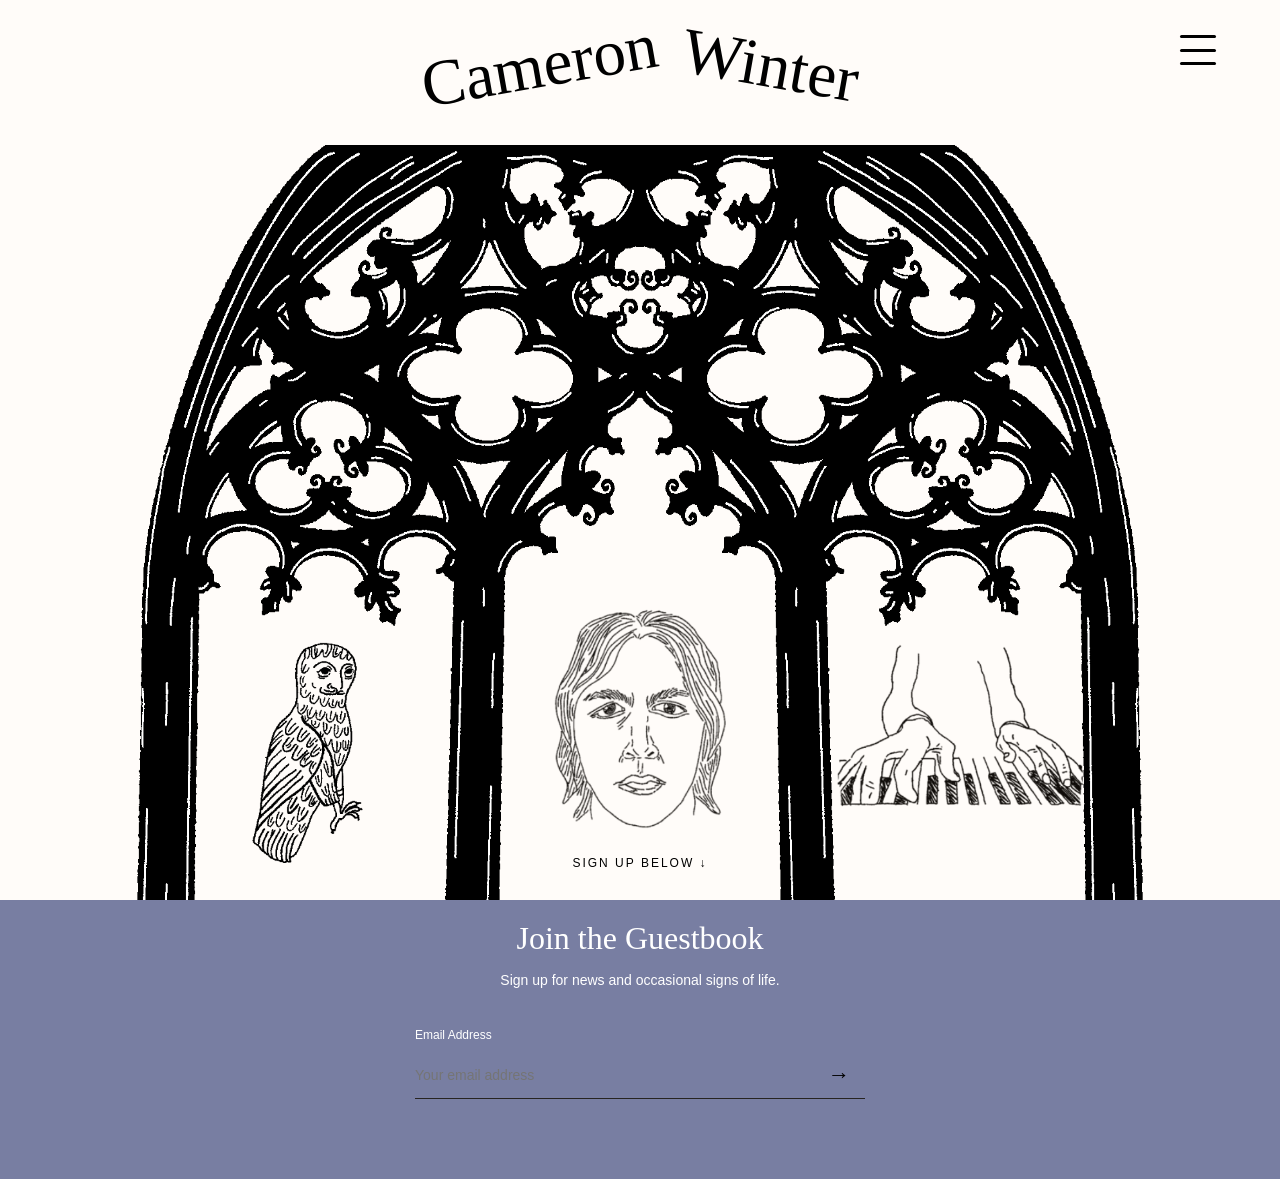
==== Week 06/cameron_winter_website/index.html @ 4062b012 "week 6 midterm progress" ====
<!DOCTYPE html>
<html lang="en">

<head>
    <meta charset="UTF-8">
    <meta name="viewport" content="width=device-width, initial-scale=1.0">
    <title>Cameron Winter</title>
    <link rel="stylesheet" href="style.css">
</head>

<body>

  <!-- Opening Gate Animation -->
    <div class="intro">
        <img src="assets/Gate_Animation.gif" alt="Opening gate animation">
    </div>

    <main class="homepage">

<!-- homepage -->
<main class="homepage">

    <!-- header -->
    <header class="home-header">

        <!-- CAMERON WINTER TITLE -->
        <h1 class="home-title">
            <span class="title-cameron">Cameron</span>
            <span class="title-winter">Winter</span>
        </h1>

        <!-- hamburger icon -->
        <button class="hamburger" type="button"
                aria-label="Open menu">
            <span></span>
            <span></span>
            <span></span>
        </button>

    </header>


    <!-- window + illustration -->
    <section class="window-section">

        <!-- panels behind windows bc png is transparent -->
        <div class="window-backgrounds">
            <div class="window-panel"></div>
            <div class="window-panel"></div>
            <div class="window-panel"></div>
        </div>

        <!-- window drawing png-->
        <img src="assets/window.png"
             class="window-drawing"
             alt="Decorative gothic window">


        
<!-- clickable illustration -->
<div class="window-links">

    <!-- owl -->
    <a href="dreams.html" class="owl-link">
        <img src="assets/owl.png"
             class="window-art owl-art"
             alt="Owl illustration">
        <span class="hover-title">Dreams</span>
    </a>

    <!-- cw portrait -->
    <a href="https://cameronwinter.lnk.to/LiveatCarnegieHall"
       target="_blank" class="portrait-link">
        <img src="assets/portrait.png"
             class="window-art portrait-art"
             alt="Cameron Winter portrait">
        <span class="hover-title">Listen</span>
    </a>

    <!-- piano hands -->
    <a href="in-the-world.html" class="piano-link">
        <img src="assets/piano.png"
             class="window-art piano-art"
             alt="Hands playing piano">
        <span class="hover-title">In the World</span>
    </a>

</div>


    </section>


    <!-- scroll down for email -->
    <a href="#signup" class="scroll-text">
        Sign up below ↓
    </a>

</main>


<!-- email sign up section -->
<footer id="signup" class="signup-section">

    <h2>Join the Guestbook</h2>

    <p>Sign up for news and occasional signs of life.</p>

    <!-- email form -- doesn't actually function-->
    <form class="email-form">

        <label for="email">Email Address</label>

        <div class="email-box">
            <input
                type="email"
                id="email"
                name="email"
                placeholder="Your email address"
                required>

            <button type="submit" aria-label="Submit email">
                →
            </button>
        </div>

    </form>

</footer>

    </main>

</body>
</html>
---- Week 06/cameron_winter_website/style.css ----
/* Constant Page Settings */

* {
    box-sizing: border-box;
}

body {
    margin: 0;
    background-color: #FFFCF9;
}
 /* Homepage Fonts and Colors*/

@font-face {
    font-family: "Old England Gothic";
    src: url("assets/Old_England_Gothic.otf")
         format("opentype");
}

@import url('https://fonts.googleapis.com/css2?family=DM+Sans:wght@400;500;600&display=swap');

:root {
    --cream: #FFFCF9;
    --black: #000000;
    --blue: #787EA2;
}

html {
    scroll-behavior: smooth;
}

/* Opening Gate Animation */

.intro {
    position: fixed;
    top: 0;
    left: 0;

    width: 100%;
    height: 100vh;

    background-color: white;
    z-index: 100;

    animation: hideIntro 0s 1.8s forwards;
}

/* Gate GIF*/

.intro img {
    width: 100%;
    height: 100%;
    object-fit: cover;

    animation: hideGate 0s 1.5s forwards;
}

/* to hide the gate after 3 seconds */

@keyframes hideGate {
    to {
        visibility: hidden;
    }
}

/* to hide the white intro screen after 0.3 seconds */

@keyframes hideIntro {
    to {
        visibility: hidden;
    }
}


/* homepage */

.homepage {
    min-height: 100vh;
    position: relative;
    width: 100%;
    background-color: #FFFCF9;

    display: flex;
    flex-direction: column;
    align-items: center;

    overflow: hidden;
}



/* homepage background */

.homepage {
    position: relative;
    min-height: 100vh;
    background-color: #FFFCF9;

    display: flex;
    flex-direction: column;
    align-items: center;

    overflow: hidden;
}


/* header */

.home-header {
    position: relative;
    width: 100%;
    height: 155px;

    display: flex;
    justify-content: center;
    align-items: flex-start;

    z-index: 5;
}


/* cameron winter blackletter title*/

.home-title {
    display: flex;
    justify-content: center;
    align-items: center;

    gap: 25px;

    margin: 20px 0 0;

    font-family: "Old England Gothic", serif;
    font-size: 65px;
    font-weight: normal;
    color: black;
}

.title-cameron {
    display: inline-block;
    transform: rotate(-10deg) translateY(8px);
}

.title-winter {
    display: inline-block;
    transform: rotate(10deg) translateY(8px);
}


/* hamburger icon*/

.hamburger {
    position: absolute;
    top: 35px;
    right: 5%;

    width: 36px;
    height: 30px;

    display: flex;
    flex-direction: column;
    justify-content: space-between;

    padding: 0;
    border: none;
    background: transparent;

    cursor: pointer;
}

.hamburger span {
    display: block;
    width: 100%;
    height: 3px;

    background-color: black;
    border-radius: 2px;
}


/* window sections */

.window-section {
    position: relative;

    width: 100%;
   height: 75vh;

    margin-top: -10px;
}


/* background window panels */

.window-backgrounds {
    position: absolute;
    inset: 0;

    display: flex;
    justify-content: space-around;
    align-items: flex-end;

    padding: 0 10% 5%;
}

.window-panel {
    width: 29%;
    height: 67%;


    border-radius: 48% 48% 7% 7% / 22% 22% 5% 5%;
}


/* window png */


.window-drawing {
    position: absolute;

    top: 0;
    left: 50%;

    width: 80%;
    height: 120%;

    transform: translateX(-50%);

    object-fit: fill;
    pointer-events: none;

    z-index: 2;
}



/* illustration + clickable links*/

.window-links {
    position: absolute;
    inset: 0;

    display: grid;
    grid-template-columns: repeat(3, 1fr);

    z-index: 3;
}


/* clickable illustration links */

.owl-link,
.portrait-link,
.piano-link {
    position: relative;
    display: block;
    text-decoration: none;
    color: black;
}



/* three main illustration */

/* shared properties of all three */

.window-art {
    position: absolute;

    transform: translate(-50%, -50%);

    object-fit: contain;
    max-width: none;

    transition: opacity 0.3s ease;
}


/* owl */

.owl-art {
    top: 90%;
    left: 72%;

    width: 50%;
    height: 35%;
}


/* cw portrait */

.portrait-art {
    top: 85%;
    left: 50%;

    width: 50%;
    height: 35%;
}


/* piano hands */

.piano-art {
    top: 86%;
    left: 25%;

    width: 70%;
    height: 40%;
}




/* hover text for illustrations*/

/* SHARED STYLING */

.hover-title {
    position: absolute;

    transform: translate(-50%, -50%);

    font-family: "DM Sans", Arial, sans-serif;
    font-weight: 600;

    white-space: nowrap;
    color: black;

    opacity: 0;
    transition: opacity 0.3s ease;

    pointer-events: none;
}


/* owl hover text position */

.owl-link .hover-title {
    top: 85%;
    left: 75%;
    font-size: 22px;
}


/* cw portrait hover text position*/

.portrait-link .hover-title {
    top: 85%;
    left: 50%;
    font-size: 22px;
}


/* piano hands hover text position */

.piano-link .hover-title {
    top: 85%;
    left: 27%;
    font-size: 22px;
}


/* lower opacity when hover is activiated*/

.window-art:hover {
    opacity: 0.65;
}

/* show title when hovered on */

.owl-link:has(.owl-art:hover) .hover-title,
.portrait-link:has(.portrait-art:hover) .hover-title,
.piano-link:has(.piano-art:hover) .hover-title {
    opacity: 1;
}



/* email sign up words */

.scroll-text {
    margin-top: auto;
    margin-bottom: 30px;

    font-family: "DM Sans", Arial, sans-serif;
    font-size: 12px;
    font-weight: 500;

    text-transform: uppercase;
    letter-spacing: 2px;

    color: black;
    text-decoration: none;
}

.scroll-text:hover {
    opacity: 0.6;
}


/* email sign up section */

.signup-section {
    width: 100%;
    min-height: 150px;

    padding: 20px 20px;

    background-color: #787EA2;
    color: #FFFFFF;

    text-align: center;
}

.signup-section h2 {
    margin: 0 0 15px;

    font-family: "Old England Gothic", serif;
    font-size: 32px;
    font-weight: normal;
}

.signup-section p {
    font-family: "DM Sans", Arial, sans-serif;
    font-size: 14px;
    margin-bottom: 40px;
}


/* email form -- not working yet*/

.email-form {
    width: min(450px, 90%);
    margin: 0 auto 60px;

    text-align: left;
}

.email-form label {
    display: block;
    margin-bottom: 10px;

    font-family: "DM Sans", Arial, sans-serif;
    font-size: 12px;
}

.email-box {
    display: flex;
    border-bottom: 1px solid #272421;
}

.email-box input {
    flex: 1;
    min-width: 0;

    padding: 12px 0;

    border: none;
    outline: none;
    background: transparent;

    font-family: "DM Sans", Arial, sans-serif;
    font-size: 14px;
}

.email-box button {
    padding: 10px 15px;

    border: none;
    background: transparent;

    font-size: 22px;
    cursor: pointer;
}
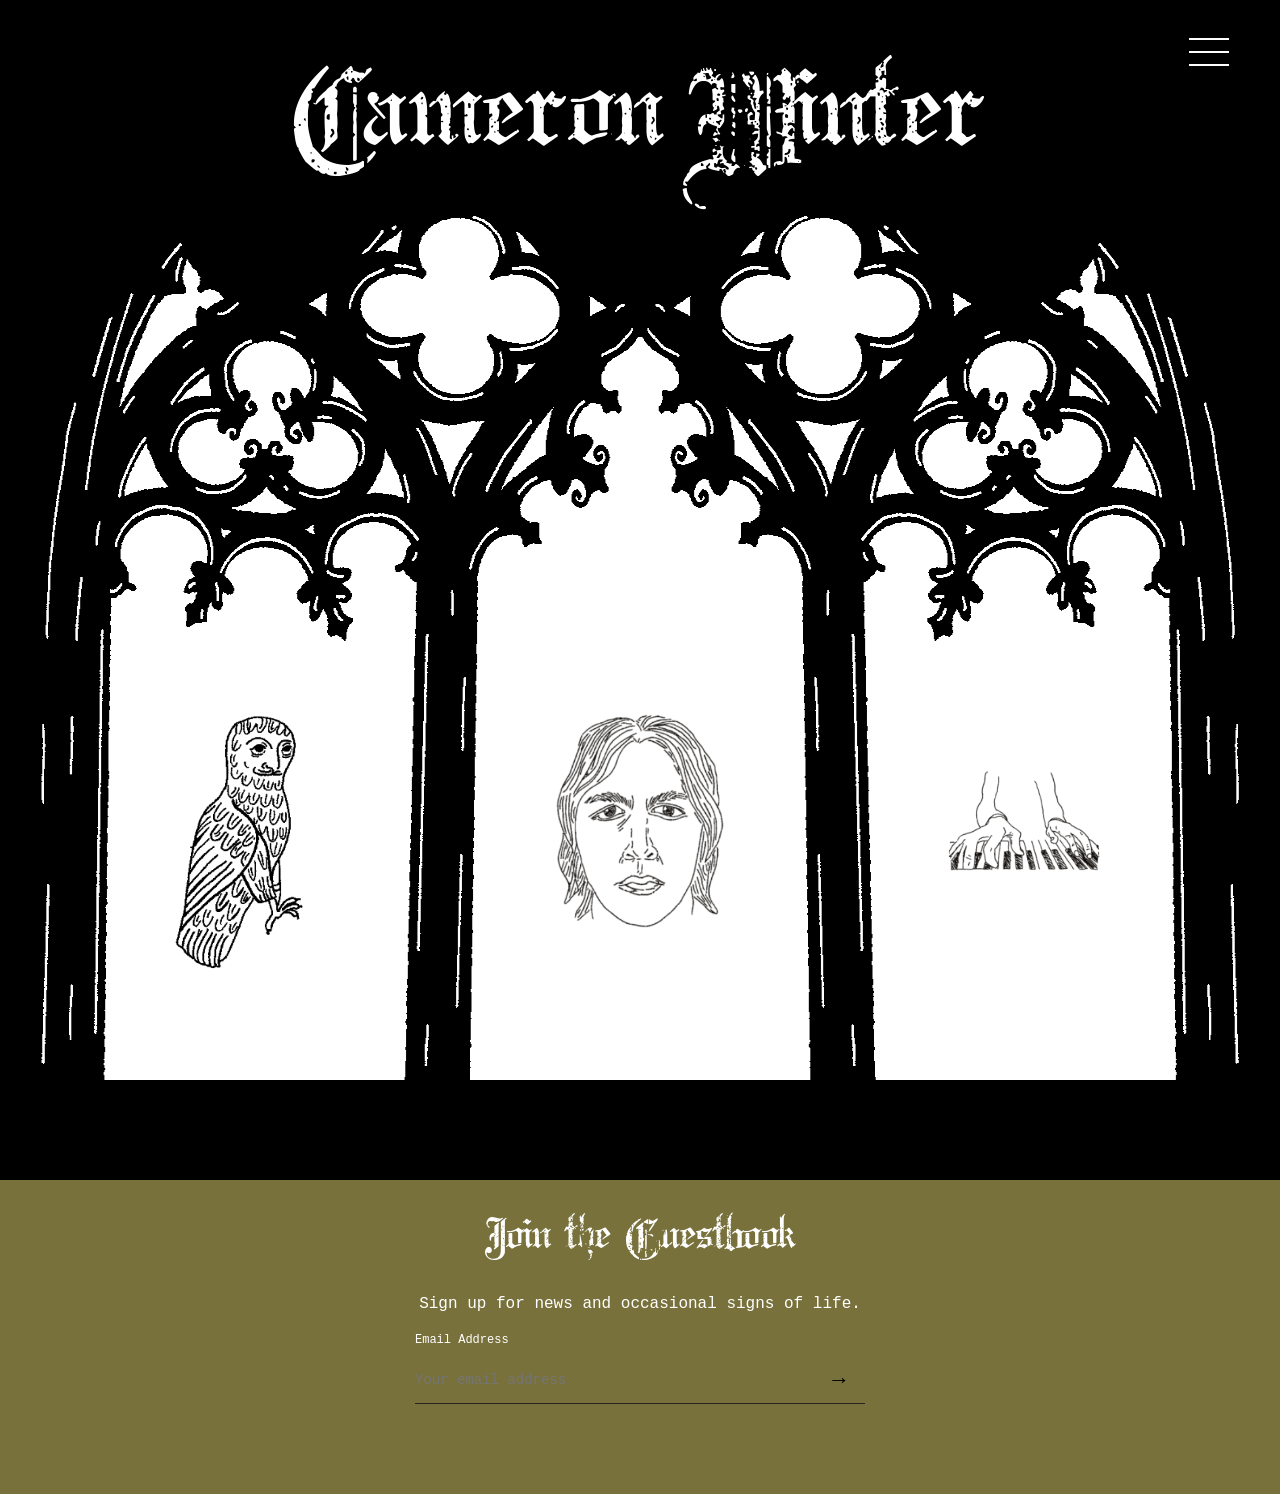
==== commit bab84d16: "week 07" ====
--- a/Week 06/cameron_winter_website/index.html
+++ b/Week 06/cameron_winter_website/index.html
@@ -6,16 +6,77 @@
     <meta name="viewport" content="width=device-width, initial-scale=1.0">
     <title>Cameron Winter</title>
     <link rel="stylesheet" href="style.css">
+      <link rel="stylesheet" href="menu.css">
 </head>
 
 <body>
+
+
+<!-- UNIVERSAL NAVIGATION -->
+
+<!-- Hidden checkbox controlling menu -->
+<input type="checkbox"
+       id="menu-toggle"
+       class="menu-toggle"
+       aria-label="Toggle navigation menu">
+
+
+<!-- Hamburger icon -->
+<label for="menu-toggle" class="hamburger">
+    <span></span>
+    <span></span>
+    <span></span>
+</label>
+
+
+<!-- Dark overlay (click to close) -->
+<label for="menu-toggle"
+       class="menu-overlay"
+       aria-label="Close navigation menu">
+</label>
+
+
+<!-- Slide-out navigation -->
+<nav class="side-menu" aria-label="Main navigation">
+
+    <!-- X to close menu -->
+    <label for="menu-toggle"
+           class="menu-close"
+           aria-label="Close navigation menu">
+        &times;
+    </label>
+
+
+    <!-- Menu links -->
+    <div class="menu-links">
+
+        <a href="dreams.html">dreams</a>
+
+        <a href="https://cameronwinter.lnk.to/LiveatCarnegieHall"
+           target="_blank"
+           rel="noopener noreferrer">
+            listen
+        </a>
+
+        <a href="in_the_world.html">in the world</a>
+
+        <a href="theories.html">theories</a>
+
+        <a href="portraits.html">portraits</a>
+
+        <a href="index.html#signup">guestbook</a>
+
+        <a href="store.html">store</a>
+
+    </div>
+
+</nav>
+
 
   <!-- Opening Gate Animation -->
     <div class="intro">
         <img src="assets/Gate_Animation.gif" alt="Opening gate animation">
     </div>
-
-    <main class="homepage">
 
 <!-- homepage -->
 <main class="homepage">
@@ -29,66 +90,96 @@
             <span class="title-winter">Winter</span>
         </h1>
 
-        <!-- hamburger icon -->
-        <button class="hamburger" type="button"
-                aria-label="Open menu">
-            <span></span>
-            <span></span>
-            <span></span>
-        </button>
 
     </header>
 
-
-    <!-- window + illustration -->
-    <section class="window-section">
-
-        <!-- panels behind windows bc png is transparent -->
-        <div class="window-backgrounds">
-            <div class="window-panel"></div>
-            <div class="window-panel"></div>
-            <div class="window-panel"></div>
+    <!-- DARK OVERLAY -->
+<div class="menu-overlay"></div>
+
+
+<!-- SLIDE-OUT NAVIGATION -->
+<nav class="side-menu" id="side-menu" aria-label="Main navigation">
+
+    <button class="menu-close"
+            type="button"
+            aria-label="Close menu">
+        &times;
+    </button>
+
+    <div class="menu-links">
+
+        <a href="dreams.html">Dreams</a>
+
+        <a href="https://cameronwinter.lnk.to/LiveatCarnegieHall"
+           target="_blank"
+           rel="noopener noreferrer">Listen</a>
+
+        <a href="in_the_world.html">In the World</a>
+
+        <a href="theories.html">Theories</a>
+
+        <a href="portraits.html">Portraits</a>
+
+        <a href="index.html#signup">Guestbook</a>
+
+        <a href="store.html">Store</a>
+
+    </div>
+
+</nav>
+
+
+<!-- windows and illustrations -->
+<section class="window-section">
+
+    <div class="window-stage">
+
+        <!-- gothic window PNG -->
+        <img src="assets/WindowsUpdated.png"
+             class="window-drawing"
+             alt="Decorative gothic windows">
+
+        <!-- clickable illustrations -->
+        <div class="window-links">
+
+            <!-- left window: owl -->
+            <a href="dreams.html" class="window-link owl-link">
+                <img src="assets/owl.png"
+                     class="window-art"
+                     alt="Owl illustration">
+
+                <span class="hover-title">Dreams</span>
+            </a>
+
+            <!-- center window: portrait -->
+            <a href="https://cameronwinter.lnk.to/LiveatCarnegieHall"
+               target="_blank"
+               rel="noopener noreferrer"
+               class="window-link portrait-link">
+
+                <img src="assets/portrait.png"
+                     class="window-art"
+                     alt="Cameron Winter portrait">
+
+                <span class="hover-title">Listen</span>
+            </a>
+
+            <!-- right window: piano -->
+            <a href="in_the_world.html"
+               class="window-link piano-link">
+
+                <img src="assets/piano.png"
+                     class="window-art"
+                     alt="Hands playing piano">
+
+                <span class="hover-title">In the World</span>
+            </a>
+
         </div>
 
-        <!-- window drawing png-->
-        <img src="assets/window.png"
-             class="window-drawing"
-             alt="Decorative gothic window">
-
-
-        
-<!-- clickable illustration -->
-<div class="window-links">
-
-    <!-- owl -->
-    <a href="dreams.html" class="owl-link">
-        <img src="assets/owl.png"
-             class="window-art owl-art"
-             alt="Owl illustration">
-        <span class="hover-title">Dreams</span>
-    </a>
-
-    <!-- cw portrait -->
-    <a href="https://cameronwinter.lnk.to/LiveatCarnegieHall"
-       target="_blank" class="portrait-link">
-        <img src="assets/portrait.png"
-             class="window-art portrait-art"
-             alt="Cameron Winter portrait">
-        <span class="hover-title">Listen</span>
-    </a>
-
-    <!-- piano hands -->
-    <a href="in-the-world.html" class="piano-link">
-        <img src="assets/piano.png"
-             class="window-art piano-art"
-             alt="Hands playing piano">
-        <span class="hover-title">In the World</span>
-    </a>
-
-</div>
-
-
-    </section>
+    </div>
+
+</section>
 
 
     <!-- scroll down for email -->
@@ -98,6 +189,13 @@
 
 </main>
 
+  <!-- black stripe below windows -->
+    <div 
+    class="black-stripe">
+    </div>
+
+    <!-- email sign up section -->
+    <footer id="signup" class="signup-section">
 
 <!-- email sign up section -->
 <footer id="signup" class="signup-section">
@@ -128,7 +226,5 @@
 
 </footer>
 
-    </main>
-
 </body>
 </html>
--- a/Week 06/cameron_winter_website/style.css
+++ b/Week 06/cameron_winter_website/style.css
@@ -11,13 +11,23 @@
 }
  /* Homepage Fonts and Colors*/
 
+ @import url('https://fonts.googleapis.com/css2?family=DM+Sans:wght@400;500;600&display=swap');
+
 @font-face {
-    font-family: "Old England Gothic";
-    src: url("assets/Old_England_Gothic.otf")
-         format("opentype");
-}
-
-@import url('https://fonts.googleapis.com/css2?family=DM+Sans:wght@400;500;600&display=swap');
+    font-family: 'Old England Gothic';
+    src: url('assets/Old\ England\ Gothic.otf')
+         format('TrueType');
+         font-weight: normal;
+         font-style: normal; 
+}
+
+@font-face{
+    font-family:'Stamping Nico';
+    src: url('assets/Stamping\ Nico.ttf')
+    format('TrueType');
+    font-weight: normal
+}
+
 
 :root {
     --cream: #FFFCF9;
@@ -75,9 +85,24 @@
 /* homepage */
 
 .homepage {
-    min-height: 100vh;
     position: relative;
-    width: 100%;
+
+    width: 100%;
+    height: 100vh;
+    min-height: 0;
+
+    background-color: #000000;
+
+    overflow: hidden;
+}
+
+
+
+/* homepage background */
+
+.homepage {
+    position: relative;
+    min-height: 120vh;
     background-color: #FFFCF9;
 
     display: flex;
@@ -88,28 +113,16 @@
 }
 
 
-
-/* homepage background */
-
-.homepage {
-    position: relative;
-    min-height: 100vh;
-    background-color: #FFFCF9;
-
-    display: flex;
-    flex-direction: column;
-    align-items: center;
-
-    overflow: hidden;
-}
-
-
 /* header */
 
 .home-header {
-    position: relative;
-    width: 100%;
-    height: 155px;
+    position: absolute;
+
+    top: 0;
+    left: 0;
+
+    width: 100%;
+    height: 180px;
 
     display: flex;
     justify-content: center;
@@ -119,7 +132,7 @@
 }
 
 
-/* cameron winter blackletter title*/
+/* cameron winter title */
 
 .home-title {
     display: flex;
@@ -128,65 +141,46 @@
 
     gap: 25px;
 
-    margin: 20px 0 0;
-
-    font-family: "Old England Gothic", serif;
-    font-size: 65px;
+    margin: 45px 0 0;
+
+    font-family: 'Old England Gothic', serif;
+    font-size: 155px;
     font-weight: normal;
-    color: black;
-}
-
-.title-cameron {
+
+    color: white;
+
+    position: relative;
+    z-index: 4;
+}
+
+/* .title-cameron {
     display: inline-block;
-    transform: rotate(-10deg) translateY(8px);
-}
-
-.title-winter {
+    transform: rotate(-5deg) translateY(8px);
+} */
+
+/* .title-winter {
     display: inline-block;
     transform: rotate(10deg) translateY(8px);
-}
-
-
-/* hamburger icon*/
-
-.hamburger {
-    position: absolute;
-    top: 35px;
-    right: 5%;
-
-    width: 36px;
-    height: 30px;
-
-    display: flex;
-    flex-direction: column;
-    justify-content: space-between;
-
+} */
+
+:root {
+    --menu-icon-color: white;
+}
+
+
+/* window section */
+
+.window-section {
+    position: absolute;
+
+    top: 0;
+    left: 0;
+
+    width: 100%;
+    height: 100%;
+
+    margin: 0;
     padding: 0;
-    border: none;
-    background: transparent;
-
-    cursor: pointer;
-}
-
-.hamburger span {
-    display: block;
-    width: 100%;
-    height: 3px;
-
-    background-color: black;
-    border-radius: 2px;
-}
-
-
-/* window sections */
-
-.window-section {
-    position: relative;
-
-    width: 100%;
-   height: 75vh;
-
-    margin-top: -10px;
 }
 
 
@@ -211,192 +205,199 @@
     border-radius: 48% 48% 7% 7% / 22% 22% 5% 5%;
 }
 
-
 /* window png */
 
-
 .window-drawing {
     position: absolute;
 
     top: 0;
     left: 50%;
 
-    width: 80%;
-    height: 120%;
+    width: 110%;
+    height: 100%;
 
     transform: translateX(-50%);
 
     object-fit: fill;
+
     pointer-events: none;
 
-    z-index: 2;
-}
-
-
-
-/* illustration + clickable links*/
+    z-index: 1;
+}
+
+
+
+/* WINDOW SECTION */
+
+.window-section {
+    position: absolute;
+
+    top: 0;
+    left: 0;
+
+    width: 100%;
+    height: 100%;
+
+    margin: 0;
+    padding: 0;
+}
+
+
+/* SHARED WINDOW STAGE */
+
+.window-stage {
+    position: absolute;
+
+    top: 0;
+    left: 50%;
+
+    width: 110%;
+    height: 100%;
+
+    transform: translateX(-50%);
+}
+
+
+/* ILLUSTRATION CONTAINER */
 
 .window-links {
     position: absolute;
+
     inset: 0;
 
-    display: grid;
-    grid-template-columns: repeat(3, 1fr);
-
     z-index: 3;
-}
-
-
-/* clickable illustration links */
-
-.owl-link,
-.portrait-link,
-.piano-link {
-    position: relative;
+
+    pointer-events: none;
+}
+
+
+/* INDIVIDUAL ILLUSTRATION LINKS */
+
+.window-link {
+    position: absolute;
+
+    top: 76%;
+
+    width: 19%;
+    height: 35%;
+
+    transform: translate(-50%, -50%);
+
     display: block;
+
     text-decoration: none;
     color: black;
-}
-
-
-
-/* three main illustration */
-
-/* shared properties of all three */
+
+    pointer-events: auto;
+}
+
+
+/* POSITION LINKS IN EACH WINDOW */
+
+/* left window */
+.owl-link {
+    left: 21.5%;
+     width: 13%;
+    height: 25%;
+    top: 78%;
+}
+
+/* center window */
+.portrait-link {
+    left: 50%;
+    width: 13%;
+    height: 30%;
+}
+
+/* right window */
+.piano-link {
+    left: 77.3%;
+    width: 13%;
+    height: 37%;
+}
+
+
+/* SHARED ILLUSTRATION STYLING */
 
 .window-art {
-    position: absolute;
+    display: block;
+
+    width: 100%;
+    height: 100%;
+
+    object-fit: contain;
+
+    transition: opacity 0.3s ease;
+}
+
+
+/* HOVER TEXT */
+
+.hover-title {
+    position: absolute;
+
+    top: 50%;
+    left: 50%;
 
     transform: translate(-50%, -50%);
 
-    object-fit: contain;
-    max-width: none;
+    font-family: "Courier New", monospace;
+    font-size: 22px;
+    font-weight: 700;
+
+    white-space: nowrap;
+
+    color: black;
+
+    opacity: 0;
+
+    pointer-events: none;
 
     transition: opacity 0.3s ease;
 }
 
 
-/* owl */
-
-.owl-art {
-    top: 90%;
-    left: 72%;
-
-    width: 50%;
-    height: 35%;
-}
-
-
-/* cw portrait */
-
-.portrait-art {
-    top: 85%;
+/* HOVER EFFECTS */
+
+.window-link:has(.window-art:hover) .window-art {
+    opacity: 0.65;
+}
+
+.window-link:has(.window-art:hover) .hover-title {
+    opacity: 1;
+}
+
+/* email sign up words */
+
+.scroll-text {
+    position: absolute;
+
+    bottom: 30px;
     left: 50%;
 
-    width: 50%;
-    height: 35%;
-}
-
-
-/* piano hands */
-
-.piano-art {
-    top: 86%;
-    left: 25%;
-
-    width: 70%;
-    height: 40%;
-}
-
-
-
-
-/* hover text for illustrations*/
-
-/* SHARED STYLING */
-
-.hover-title {
-    position: absolute;
-
-    transform: translate(-50%, -50%);
-
-    font-family: "DM Sans", Arial, sans-serif;
-    font-weight: 600;
-
-    white-space: nowrap;
-    color: black;
-
-    opacity: 0;
-    transition: opacity 0.3s ease;
-
-    pointer-events: none;
-}
-
-
-/* owl hover text position */
-
-.owl-link .hover-title {
-    top: 85%;
-    left: 75%;
-    font-size: 22px;
-}
-
-
-/* cw portrait hover text position*/
-
-.portrait-link .hover-title {
-    top: 85%;
-    left: 50%;
-    font-size: 22px;
-}
-
-
-/* piano hands hover text position */
-
-.piano-link .hover-title {
-    top: 85%;
-    left: 27%;
-    font-size: 22px;
-}
-
-
-/* lower opacity when hover is activiated*/
-
-.window-art:hover {
-    opacity: 0.65;
-}
-
-/* show title when hovered on */
-
-.owl-link:has(.owl-art:hover) .hover-title,
-.portrait-link:has(.portrait-art:hover) .hover-title,
-.piano-link:has(.piano-art:hover) .hover-title {
-    opacity: 1;
-}
-
-
-
-/* email sign up words */
-
-.scroll-text {
-    margin-top: auto;
-    margin-bottom: 30px;
-
-    font-family: "DM Sans", Arial, sans-serif;
+    transform: translateX(-50%);
+
+    font-family: "courier new", monospace;
     font-size: 12px;
     font-weight: 500;
 
     text-transform: uppercase;
     letter-spacing: 2px;
 
-    color: black;
+    color: white;
     text-decoration: none;
-}
-
-.scroll-text:hover {
-    opacity: 0.6;
-}
-
+
+    z-index: 5;
+}
+
+/* BLACK STRIPE BELOW WINDOWS */
+
+.black-stripe {
+    width: 100%;
+    height: 100px;
+
+    background-color: black;
+}
 
 /* email sign up section */
 
@@ -404,9 +405,10 @@
     width: 100%;
     min-height: 150px;
 
-    padding: 20px 20px;
-
-    background-color: #787EA2;
+    padding: 15px 15px;
+
+    /* background-color: #A09DBA; */
+    background-color: #78713C;
     color: #FFFFFF;
 
     text-align: center;
@@ -416,14 +418,14 @@
     margin: 0 0 15px;
 
     font-family: "Old England Gothic", serif;
-    font-size: 32px;
+    font-size: 60px;
     font-weight: normal;
 }
 
 .signup-section p {
-    font-family: "DM Sans", Arial, sans-serif;
-    font-size: 14px;
-    margin-bottom: 40px;
+    font-family: "courier new", monospace;
+    font-size: 16px;
+    margin-bottom: 20px;
 }
 
 
@@ -440,7 +442,7 @@
     display: block;
     margin-bottom: 10px;
 
-    font-family: "DM Sans", Arial, sans-serif;
+    font-family: 'courier new', monospace;
     font-size: 12px;
 }
 
@@ -459,7 +461,7 @@
     outline: none;
     background: transparent;
 
-    font-family: "DM Sans", Arial, sans-serif;
+    font-family: 'courier new', monospace;
     font-size: 14px;
 }
 
--- a/Week 06/cameron_winter_website/menu.css
+++ b/Week 06/cameron_winter_website/menu.css
@@ -0,0 +1,205 @@
+
+/* UNIVERSAL MENU */
+
+/* FONT */
+
+@font-face {
+    font-family: 'Old England Gothic';
+    src: url('assets/Old%20England%20Gothic.otf')
+         format('opentype');
+    font-weight: normal;
+    font-style: normal;
+}
+
+
+/* HIDDEN CHECKBOX */
+
+.menu-toggle {
+    position: absolute;
+    width: 1px;
+    height: 1px;
+    padding: 0;
+    margin: -1px;
+    overflow: hidden;
+    clip-path: inset(50%);
+    white-space: nowrap;
+}
+
+
+/* HAMBURGER ICON */
+
+.hamburger {
+    position: fixed;
+
+    top: 38px;
+    right: 4%;
+
+    width: 40px;
+    height: 28px;
+
+    display: flex;
+    flex-direction: column;
+    justify-content: space-between;
+
+    padding: 0;
+    border: none;
+    background: transparent;
+
+    cursor: pointer;
+
+    z-index: 20;
+}
+
+.hamburger span {
+    display: block;
+    width: 100%;
+    height: 2px;
+
+    background-color: var(--menu-icon-color, black);
+
+    transition: background-color 0.3s ease;
+}
+
+
+/* DARK PAGE OVERLAY */
+
+.menu-overlay {
+    position: fixed;
+    inset: 0;
+
+    background-color: rgba(0, 0, 0, 0.65);
+
+    opacity: 0;
+    visibility: hidden;
+
+    transition: opacity 0.3s ease,
+                visibility 0.3s ease;
+
+    z-index: 10;
+
+    cursor: pointer;
+}
+
+
+/* SLIDE-OUT SIDEBAR */
+
+.side-menu {
+    position: fixed;
+
+    top: 0;
+    right: 0;
+
+    width: 350px;
+    max-width: 85%;
+    height: 100vh;
+    height: 100dvh;
+
+    padding: 100px 45px 40px;
+
+    background-color: #000000;
+
+    transform: translateX(100%);
+    visibility: hidden;
+
+    transition: transform 0.4s ease,
+                visibility 0.4s ease;
+
+    z-index: 15;
+
+    overflow-y: auto;
+}
+
+
+/* NAVIGATION LINKS */
+
+.menu-links {
+    display: flex;
+    flex-direction: column;
+
+    gap: 28px;
+}
+
+.menu-links a {
+    font-family: 'Old England Gothic', serif;
+    font-size: 50px;
+    font-weight: normal;
+
+    color: white;
+    text-decoration: none;
+
+    transition: opacity 0.2s ease;
+}
+
+.menu-links a:hover {
+    opacity: 0.55;
+}
+
+
+/* CLOSE BUTTON */
+
+.menu-close {
+    position: absolute;
+
+    top: 25px;
+    right: 35px;
+
+    font-family: Arial, sans-serif;
+    font-size: 38px;
+    font-weight: 300;
+
+    color: white;
+
+    cursor: pointer;
+}
+
+
+/* OPEN THE MENU WHEN CHECKED */
+
+.menu-toggle:checked ~ .menu-overlay {
+    opacity: 1;
+    visibility: visible;
+}
+
+.menu-toggle:checked ~ .side-menu {
+    transform: translateX(0);
+    visibility: visible;
+}
+
+
+/* HIDE HAMBURGER WHEN MENU IS OPEN */
+
+.menu-toggle:checked ~ .hamburger {
+    visibility: hidden;
+}
+
+
+/* KEYBOARD FOCUS */
+
+.menu-toggle:focus-visible ~ .hamburger {
+    outline: 2px solid currentColor;
+    outline-offset: 6px;
+}
+
+
+/* MOBILE */
+
+@media (max-width: 768px) {
+
+    .hamburger {
+        top: 30px;
+        right: 5%;
+    }
+
+    .side-menu {
+        width: 85%;
+        padding: 85px 30px 40px;
+    }
+
+    .menu-links {
+        gap: 25px;
+    }
+
+    .menu-links a {
+        font-size: 30px;
+    }
+}
